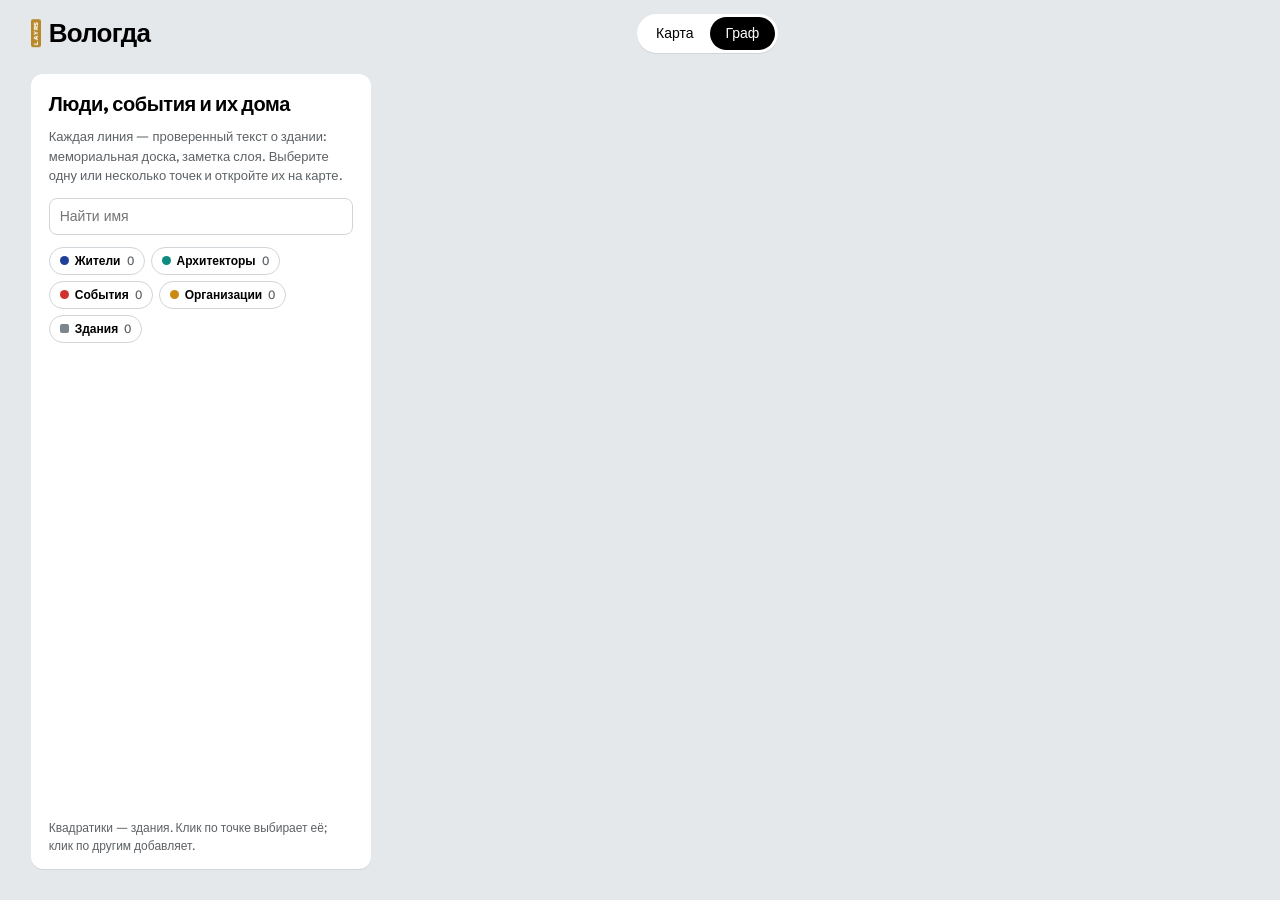
==== graph.html @ a6277454 "Вологда по эпохам: неоновая 3D-карта для GitHub Pages Co-Authored-By: Claude Opus 5.5 <noreply@anthr" ====
<!doctype html>
<html lang="ru">
<head>
<meta charset="utf-8">
<meta name="viewport" content="width=device-width, initial-scale=1, viewport-fit=cover">
<title>LAYRS: Вологда — граф</title>
<link rel="preconnect" href="https://fonts.googleapis.com">
<link href="https://fonts.googleapis.com/css2?family=Schibsted+Grotesk:wght@400;500;600;700;800&display=swap" rel="stylesheet">
<link rel="stylesheet" href="graph.css">
<script src="vendor/d3.min.js" defer></script>
<script src="graph.js" defer></script>
</head>
<body>
<header class="g-head">
  <a class="g-home" href="./"><span class="g-mark">LAYRS</span>Вологда</a>
  <nav class="g-nav" aria-label="Views">
    <a href="./" data-i18n="Map">Map</a>
    <a href="./graph.html" aria-current="page" data-i18n="Graph">Graph</a>
  </nav>
  <div class="g-lang" role="group" aria-label="Language" hidden>
    <button data-lang="en" aria-pressed="true">EN</button><button data-lang="nl" aria-pressed="false">NL</button>
  </div>
</header>

<aside class="g-panel" aria-label="Graph controls">
  <h1 data-i18n="People, events and the buildings they touched">People, events and the buildings they touched</h1>
  <p class="g-lede" data-i18n="lede">Every line is a checked story about a building. Pick one or more points, then open them on the map.</p>
  <input class="g-search" type="search" placeholder="Find a name" data-i18n-placeholder="Find a name" aria-label="Find a name">
  <div class="g-types" role="group" aria-label="Show"></div>
  <section class="g-selection" hidden>
    <ul class="g-chips"></ul>
    <a class="g-open" href="./"></a>
    <button class="g-clear" data-i18n="Clear">Clear</button>
  </section>
  <section class="g-evidence"></section>
  <p class="g-hint" data-i18n="hint">Squares are buildings. Click a point to select it; click more to add them.</p>
</aside>

<svg class="g-svg" role="img" aria-label="Graph of people, events and organisations linked to buildings"></svg>
<div class="g-tip" hidden></div>
</body>
</html>
---- graph.css ----
/* The graph: the same sky and paper as the map. People are blue dots, events red, organisations ochre;
   buildings are small dark squares, the same blocks the map is made of. */
:root {
  --sky: #e4e8ea; --paper: #fff; --ink: #000; --muted: #5d6266; --rule: #cfd5d8; --accent: #b8892a;
  --person: #1f3f9a; --event: #d0312d; --org: #c98a0f; --place: #7d858c;
  --gutter: clamp(16px, 2.4vw, 32px);
  font: 400 14px/1.5 "Schibsted Grotesk", "Helvetica Neue", Arial, sans-serif;
}
* { box-sizing: border-box; }
[hidden] { display: none !important; }
html, body { margin: 0; height: 100%; background: var(--sky); color: var(--ink); overflow: hidden; }
button, input { font: inherit; color: inherit; }
a { color: inherit; }
:focus-visible { outline: 2px solid var(--accent); outline-offset: 2px; }

.g-head { position: fixed; top: 0; left: 0; right: 0; z-index: 3; display: flex; align-items: center; gap: 16px;
  padding: calc(env(safe-area-inset-top, 0px) + 14px) var(--gutter) 10px; pointer-events: none; }
.g-head > * { pointer-events: auto; }
.g-home { display: inline-flex; align-items: center; gap: 8px; text-decoration: none; font-weight: 800; font-size: 26px;
  letter-spacing: -0.03em; }
.g-mark { writing-mode: vertical-rl; transform: rotate(180deg); background: var(--accent); color: var(--paper);
  font-size: 6px; letter-spacing: .14em; padding: 2px 2px; border-radius: 2px; line-height: 1; }
.g-nav { margin: 0 auto; display: flex; background: var(--paper); border-radius: 999px; padding: 3px; box-shadow: 0 1px 0 var(--rule); }
.g-nav a { text-decoration: none; padding: 6px 16px; border-radius: 999px; font-weight: 500; }
.g-nav a[aria-current] { background: var(--ink); color: var(--paper); }
.g-lang { display: flex; background: var(--paper); border-radius: 999px; padding: 3px; box-shadow: 0 1px 0 var(--rule); }
.g-lang button { border: 0; background: none; padding: 3px 9px; border-radius: 999px; cursor: pointer; font-size: 12px; font-weight: 600; color: var(--muted); }
.g-lang button[aria-pressed="true"] { background: var(--ink); color: var(--paper); }

.g-panel { position: fixed; z-index: 2; left: var(--gutter); top: 74px; bottom: var(--gutter); width: 340px;
  background: var(--paper); border-radius: 12px; padding: 18px 18px 14px; overflow-y: auto;
  box-shadow: 0 1px 0 var(--rule); display: flex; flex-direction: column; gap: 12px; }
.g-panel h1 { margin: 0; font-size: 20px; line-height: 1.15; letter-spacing: -0.02em; }
.g-lede { margin: 0; color: var(--muted); font-size: 13px; }
.g-search { width: 100%; border: 1px solid var(--rule); border-radius: 8px; padding: 7px 10px; background: var(--paper); }
.g-types { display: flex; flex-wrap: wrap; gap: 6px; }
.g-types button { display: inline-flex; align-items: center; gap: 6px; border: 1px solid var(--rule); background: var(--paper);
  border-radius: 999px; padding: 4px 10px; cursor: pointer; font-size: 12px; font-weight: 600; }
.g-types button[aria-pressed="false"] { opacity: .45; }
.g-types i { width: 9px; height: 9px; border-radius: 50%; }
.g-types i.place { border-radius: 2px; }
.g-types span { color: var(--muted); font-weight: 500; }

.g-selection { border-top: 1px solid var(--rule); padding-top: 12px; display: flex; flex-direction: column; gap: 8px; }
.g-chips { list-style: none; margin: 0; padding: 0; display: flex; flex-wrap: wrap; gap: 6px; }
.g-chips button { display: inline-flex; align-items: center; gap: 6px; border: 0; border-radius: 999px; padding: 4px 6px 4px 10px;
  color: var(--paper); cursor: pointer; font-size: 12px; font-weight: 600; }
.g-chips button::after { content: "×"; opacity: .8; font-size: 14px; line-height: 1; }
.g-open { display: block; text-align: center; text-decoration: none; background: var(--accent); color: var(--paper);
  border-radius: 999px; padding: 9px 14px; font-weight: 700; }
.g-open:hover { filter: brightness(1.15); }
.g-clear { align-self: flex-start; border: 0; background: none; color: var(--muted); padding: 0; cursor: pointer;
  font-size: 12px; text-decoration: underline; }

.g-evidence { display: flex; flex-direction: column; gap: 12px; }
.g-evidence h2 { margin: 4px 0 0; font-size: 15px; display: flex; align-items: baseline; gap: 8px; }
.g-evidence h2 small { color: var(--muted); font-weight: 500; font-size: 12px; }
.g-evidence ul { list-style: none; margin: 0; padding: 0; display: flex; flex-direction: column; gap: 8px; }
.g-evidence li { display: grid; grid-template-columns: 44px 1fr; gap: 10px; align-items: start; }
.g-evidence li img, .g-evidence li .ph { width: 44px; height: 44px; object-fit: cover; border-radius: 4px; background: var(--sky); }
.g-evidence li b { display: block; font-size: 13px; }
.g-evidence li p { margin: 2px 0 0; font-size: 12px; line-height: 1.45; color: #3e4448; }
.g-evidence li a { font-size: 11px; color: var(--muted); }
.g-evidence li button { border: 0; background: none; padding: 0; text-align: left; cursor: pointer; }
.g-hint { margin: auto 0 0; color: var(--muted); font-size: 12px; }

.g-svg { position: fixed; inset: 0; width: 100%; height: 100%; display: block; cursor: grab; }
.g-svg:active { cursor: grabbing; }
.g-svg .link { stroke: #9aa3ab; stroke-opacity: .55; }
.g-svg .node { cursor: pointer; }
.g-svg .node text { paint-order: stroke; stroke: var(--sky); stroke-width: 4px; stroke-linejoin: round; pointer-events: none;
  fill: var(--ink); }
.g-svg .node.entity.t1 text { font-size: 15px; font-weight: 800; letter-spacing: -0.01em; stroke-width: 5px; }
.g-svg .node.entity.t2 text { font-size: 12.5px; font-weight: 600; }
.g-svg .node.entity.t3 text { font-size: 11px; font-weight: 500; fill: #4b5560; display: none; }
.g-svg.close .node.entity.t3 text, .g-svg .node.entity.t3.near text, .g-svg .node.entity.t3:hover text { display: block; }
.g-svg .node.entity.t1 circle { stroke: var(--paper); stroke-width: 2.5px; }
.g-svg .node.entity.t3 circle { opacity: .75; }
.g-svg .node.place text { font-size: 10.5px; fill: #3e4448; display: none; }
.g-svg .node.place.big text, .g-svg.focused .node.place.near text, .g-svg.close .node.place text { display: block; }
.g-svg .node text.clash { visibility: hidden; }
.g-svg .node.near text.clash, .g-svg .node:hover text.clash, .g-svg.close .node text.clash { visibility: visible; }
.g-svg .node.selected circle, .g-svg .node.selected rect { stroke: var(--ink); stroke-width: 3px; }
.g-svg.focused .node:not(.near) { opacity: .16; }
.g-svg.focused .link:not(.near) { stroke-opacity: .06; }
.g-svg.focused .link.near { stroke: var(--ink); stroke-opacity: .7; }
.g-svg .node.hidden, .g-svg .link.hidden { display: none; }

.g-tip { position: fixed; z-index: 4; pointer-events: none; background: var(--paper); border-radius: 8px; padding: 8px 10px; max-width: 280px;
  box-shadow: 0 6px 20px rgba(0, 0, 0, .12); font-size: 12px; line-height: 1.4; }
.g-tip b { display: block; font-size: 13px; }
.g-tip span { color: var(--muted); }

@media (max-width: 720px) {
  .g-home { font-size: 22px; }
  .g-nav a { padding: 5px 12px; }
  .g-panel { top: auto; left: 12px; right: 12px; bottom: 12px; width: auto; max-height: 44vh; padding: 14px; }
  .g-panel h1, .g-lede, .g-hint { display: none; }
}
@media (prefers-reduced-motion: reduce) { * { transition: none !important; } }
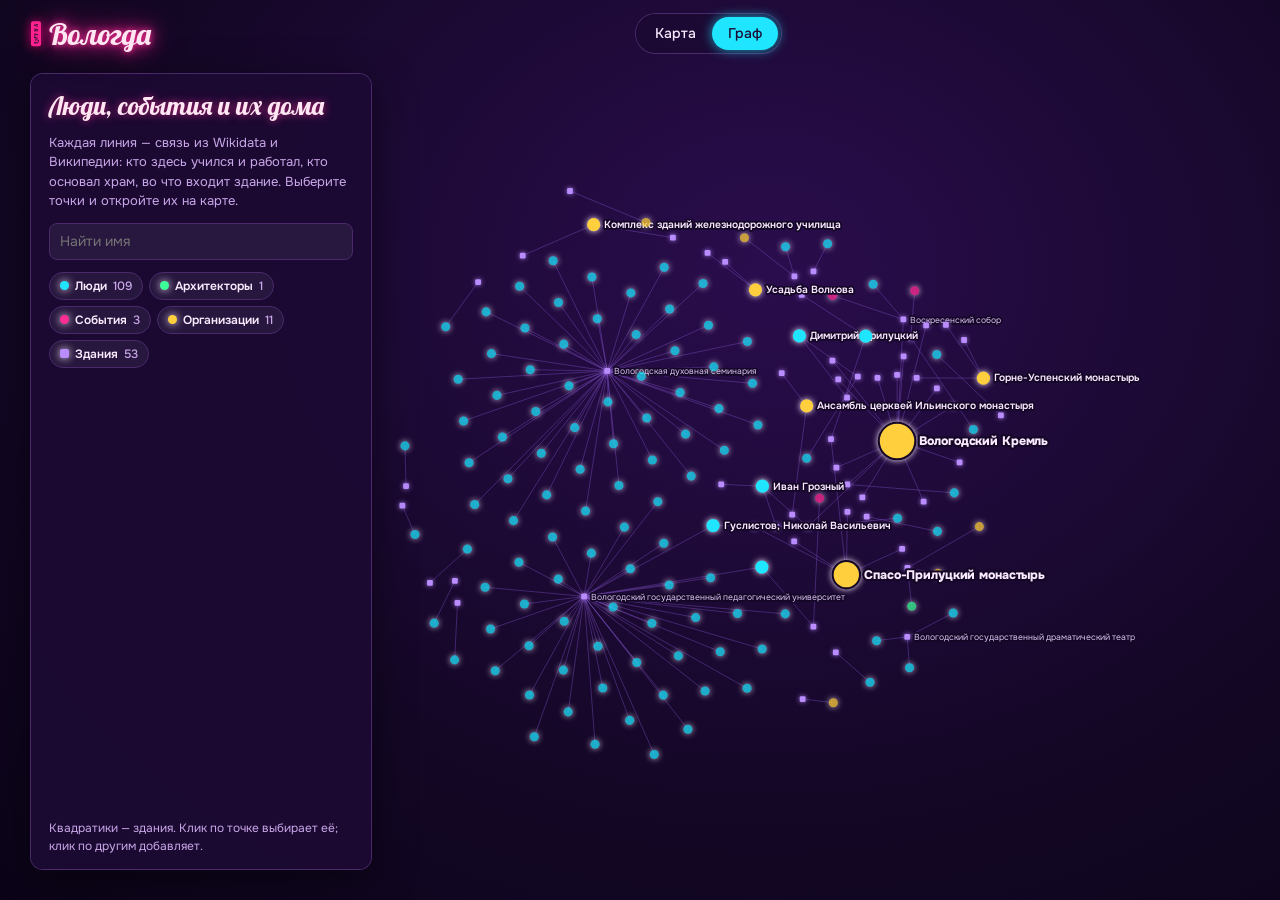
==== commit 52018867: "Мосты везде, где дорога идёт через воду; карта двигается мышью и тачпадом; задания для машины (такси" ====
--- a/graph.html
+++ b/graph.html
@@ -5,7 +5,7 @@
 <meta name="viewport" content="width=device-width, initial-scale=1, viewport-fit=cover">
 <title>LAYRS: Вологда — граф</title>
 <link rel="preconnect" href="https://fonts.googleapis.com">
-<link href="https://fonts.googleapis.com/css2?family=Schibsted+Grotesk:wght@400;500;600;700;800&display=swap" rel="stylesheet">
+<link href="https://fonts.googleapis.com/css2?family=Onest:wght@400;500;600;700;800&family=Lobster&display=swap" rel="stylesheet">
 <link rel="stylesheet" href="graph.css">
 <script src="vendor/d3.min.js" defer></script>
 <script src="graph.js" defer></script>
--- a/graph.css
+++ b/graph.css
@@ -1,10 +1,10 @@
 /* The graph: the same sky and paper as the map. People are blue dots, events red, organisations ochre;
    buildings are small dark squares, the same blocks the map is made of. */
 :root {
-  --sky: #e4e8ea; --paper: #fff; --ink: #000; --muted: #5d6266; --rule: #cfd5d8; --accent: #b8892a;
-  --person: #1f3f9a; --event: #d0312d; --org: #c98a0f; --place: #7d858c;
+  --sky: #140726; --paper: rgba(28, 10, 51, .94); --ink: #fbeaff; --muted: #c9a7e8; --rule: #4a2a6a; --accent: #ff2d95;
+  --person: #1fe5ff; --event: #ff2d95; --org: #ffcf3d; --place: #b98cff;
   --gutter: clamp(16px, 2.4vw, 32px);
-  font: 400 14px/1.5 "Schibsted Grotesk", "Helvetica Neue", Arial, sans-serif;
+  font: 400 14px/1.5 "Onest", "Helvetica Neue", Arial, sans-serif;
 }
 * { box-sizing: border-box; }
 [hidden] { display: none !important; }
@@ -98,3 +98,29 @@
   .g-panel h1, .g-lede, .g-hint { display: none; }
 }
 @media (prefers-reduced-motion: reduce) { * { transition: none !important; } }
+
+/* ---------- Неон 80-х, как на карте ---------- */
+html, body { background: radial-gradient(ellipse at 60% 30%, #2a0d4d 0%, #140726 60%, #0b0418 100%); }
+.g-home { font: 400 30px/1 "Lobster", cursive; letter-spacing: 0; color: #ffe6f3;
+  text-shadow: 0 0 6px var(--accent), 0 0 18px var(--accent), 0 0 36px rgba(255, 45, 149, .6); }
+.g-mark { background: var(--accent); color: #1c0a33; box-shadow: 0 0 12px rgba(255, 45, 149, .7); }
+.g-nav, .g-lang { background: rgba(28, 10, 51, .85); box-shadow: 0 0 0 1px var(--rule); }
+.g-nav a[aria-current] { background: #1fe5ff; color: #1c0a33; box-shadow: 0 0 12px rgba(31, 229, 255, .7); }
+.g-panel { box-shadow: 0 0 0 1px var(--rule), 0 10px 40px rgba(0, 0, 0, .5); backdrop-filter: blur(6px); }
+.g-panel h1 { font: 400 26px/1.1 "Lobster", cursive; letter-spacing: 0; color: #ffe6f3; text-shadow: 0 0 8px rgba(255, 45, 149, .7); }
+.g-search { background: rgba(255, 255, 255, .06); border-color: var(--rule); }
+.g-types button { background: rgba(255, 255, 255, .05); border-color: var(--rule); }
+.g-types i { box-shadow: 0 0 8px currentColor; }
+.g-open { color: #1c0a33; box-shadow: 0 0 14px rgba(255, 45, 149, .6); }
+.g-evidence li p { color: #e8d5f7; }
+.g-evidence li img, .g-evidence li .ph { background: #2a0d4d; }
+.g-svg .link { stroke: #8a5bd6; stroke-opacity: .45; }
+.g-svg .node text { stroke: #140726; fill: var(--ink); }
+.g-svg .node.entity.t3 text { fill: #d9c2f0; }
+.g-svg .node.entity circle { filter: drop-shadow(0 0 4px currentColor); }
+.g-svg .node.entity.t1 circle { stroke: #140726; }
+.g-svg .node.place rect { filter: drop-shadow(0 0 3px rgba(185, 140, 255, .9)); }
+.g-svg .node.place text { fill: #d9c2f0; }
+.g-svg .node.selected circle, .g-svg .node.selected rect { stroke: #fff; }
+.g-svg.focused .link.near { stroke: #ff2d95; stroke-opacity: .85; }
+.g-tip { background: rgba(28, 10, 51, .96); box-shadow: 0 0 0 1px var(--accent), 0 6px 20px rgba(0, 0, 0, .4); }
